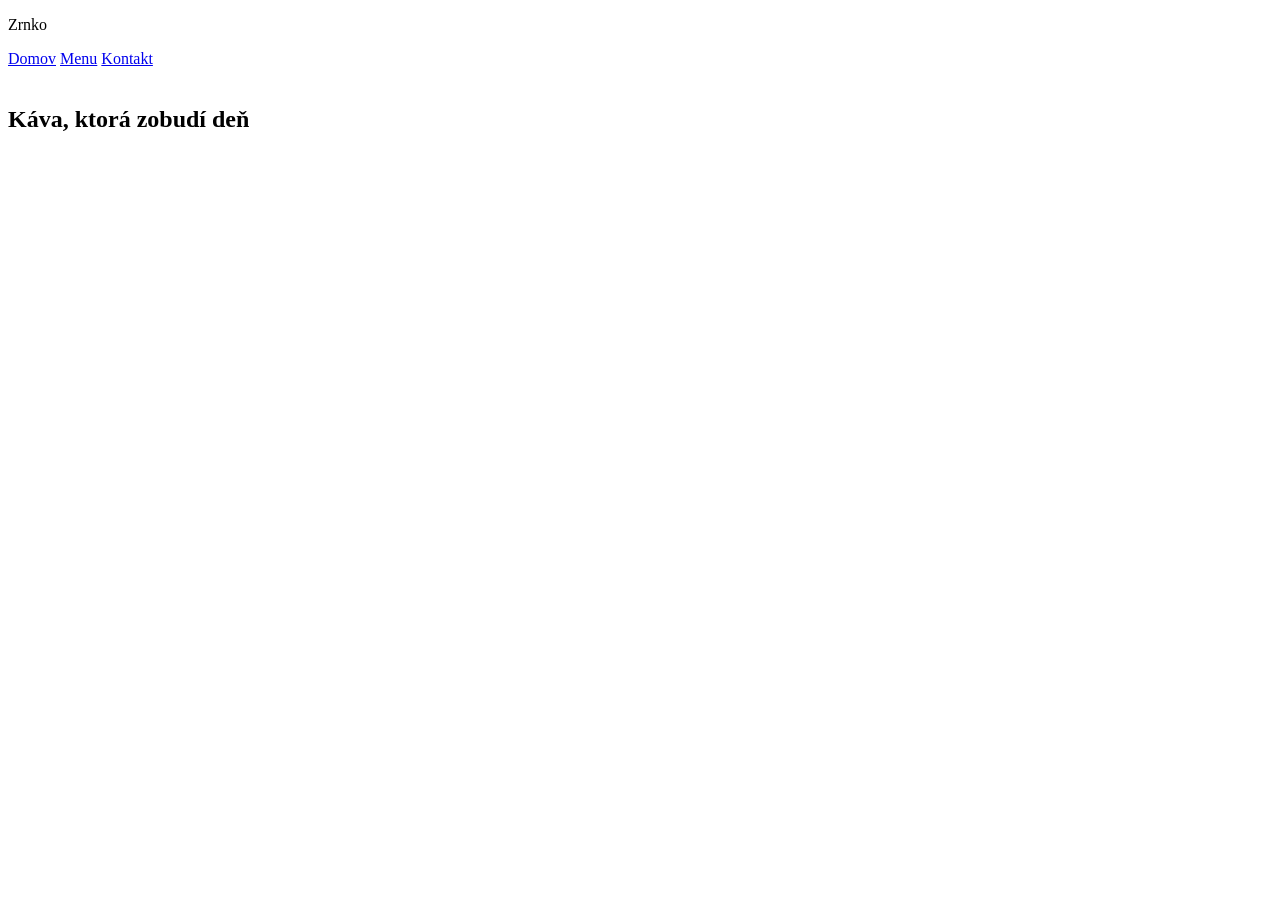
==== index.html @ 443855b9 "index" ====
<!DOCTYPE html>
<html lang="en">
<head>
    <meta charset="UTF-8">
    <meta name="viewport" content="width=device-width, initial-scale=1.0">
    <title>Document</title>
    <link rel="stylesheet" href="assets/css/style.css">
    <link rel="stylesheet" href="assets/images/cappuccino.jpg">
    <link rel="stylesheet" href="assets/images/espresso.jpg">
    <link rel="stylesheet" href="assets/images/filter-kava.jpg">
    <link rel="stylesheet" href="assets/images/kava-uvod.jpg">
    <link rel="stylesheet" href="assets/images/kolac.jpg">
</head>
<body>
    <header>
        <section class="header">
            <p>Zrnko</p>
        </section>

        <section class="header_odkazy">
            <nav>
                <a href="http://"> Domov</a> 
                <a href="http://"> Menu</a>                            
                <a href="http://"> Kontakt</a>
            </nav>
        </section>
    </header>
   <main>
    <section class="hero">
        <img src="" alt="">
        <h1> Káva, ktorá zobudí deň</h1>
    </section>










   </main> 
    
</body>
</html>
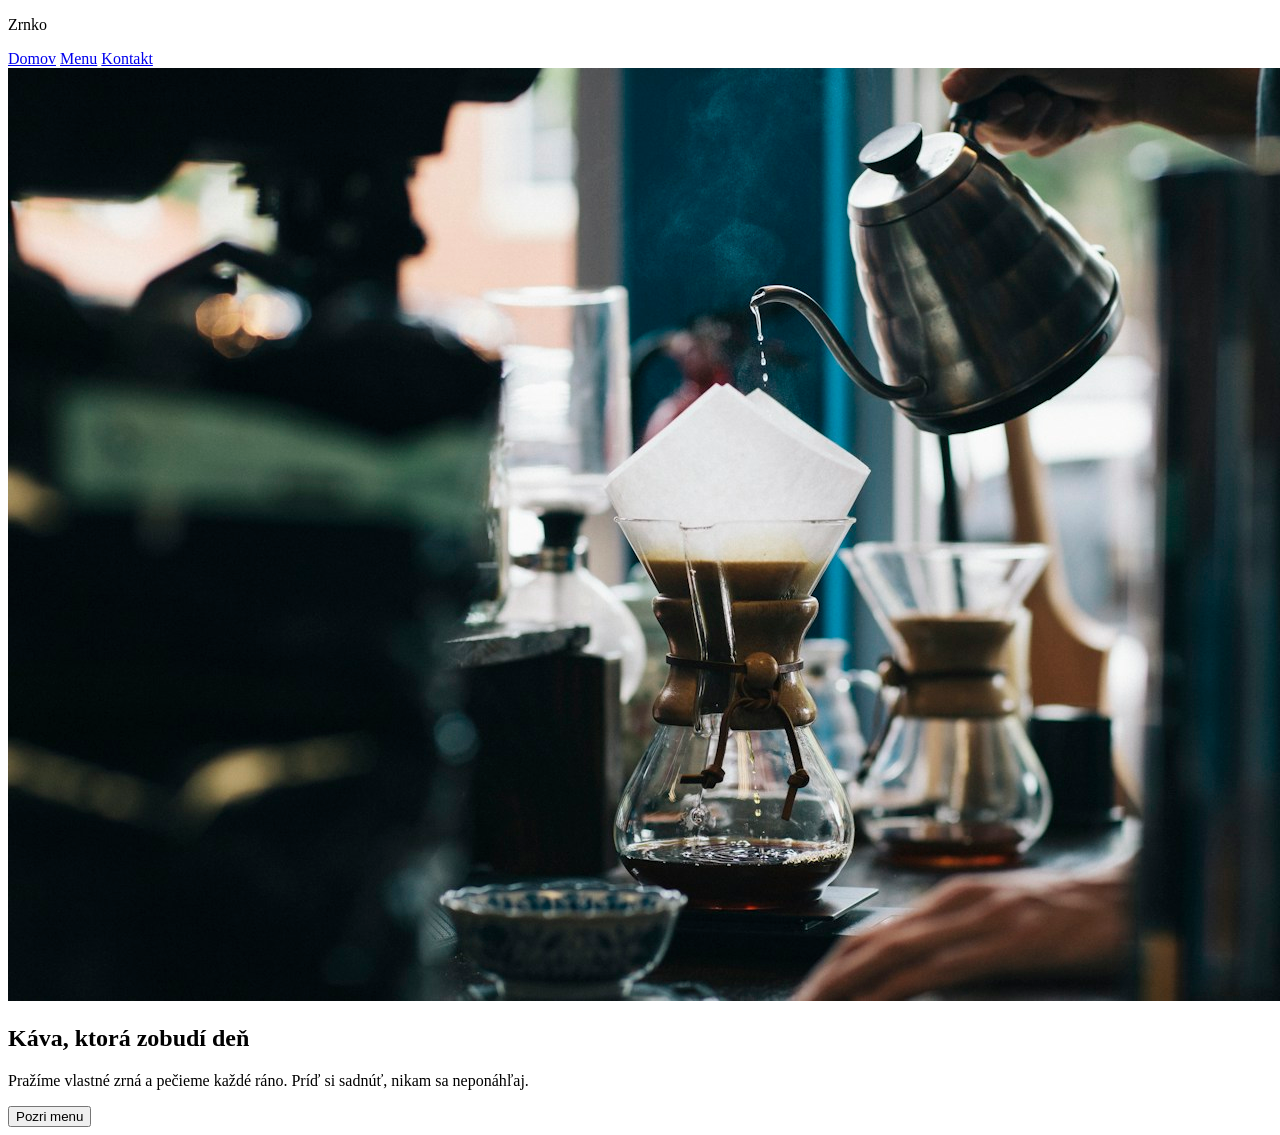
==== commit c08dabf9: "uvod" ====
--- a/index.html
+++ b/index.html
@@ -1,16 +1,18 @@
 <!DOCTYPE html>
 <html lang="en">
+
 <head>
     <meta charset="UTF-8">
     <meta name="viewport" content="width=device-width, initial-scale=1.0">
     <title>Document</title>
-    <link rel="stylesheet" href="assets/css/style.css">
-    <link rel="stylesheet" href="assets/images/cappuccino.jpg">
-    <link rel="stylesheet" href="assets/images/espresso.jpg">
-    <link rel="stylesheet" href="assets/images/filter-kava.jpg">
-    <link rel="stylesheet" href="assets/images/kava-uvod.jpg">
-    <link rel="stylesheet" href="assets/images/kolac.jpg">
+    <link rel="stylesheet" href="coffe/starter/assets/css/style.css">
+    <link rel="stylesheet" href="coffe/starter/assets/images/cappuccino.jpg">
+    <link rel="stylesheet" href="coffe/starter/assets/images/espresso.jpg">
+    <link rel="stylesheet" href="coffe/starter/assets/images/filter-kava.jpg">
+    <link rel="stylesheet" href="coffe/starter/assets/images/kava-uvod.jpg">
+    <link rel="stylesheet" href="coffe/starter/assets/images/kolac.jpg">
 </head>
+
 <body>
     <header>
         <section class="header">
@@ -19,17 +21,20 @@
 
         <section class="header_odkazy">
             <nav>
-                <a href="http://"> Domov</a> 
-                <a href="http://"> Menu</a>                            
+                <a href="http://"> Domov</a>
+                <a href="http://"> Menu</a>
                 <a href="http://"> Kontakt</a>
             </nav>
         </section>
     </header>
-   <main>
-    <section class="hero">
-        <img src="" alt="">
-        <h1> Káva, ktorá zobudí deň</h1>
-    </section>
+    <main>
+        <section class="hero">
+            <img src="coffe/starter/assets/images/kava-uvod.jpg" alt="Úvod">
+            <h1> Káva, ktorá zobudí deň</h1>
+            <p>Pražíme vlastné zrná a pečieme každé ráno. Príď si sadnúť, nikam sa neponáhľaj.
+            </p>
+            <button>Pozri menu</button>
+        </section>
 
 
 
@@ -40,7 +45,8 @@
 
 
 
-   </main> 
-    
+    </main>
+
 </body>
+
 </html>
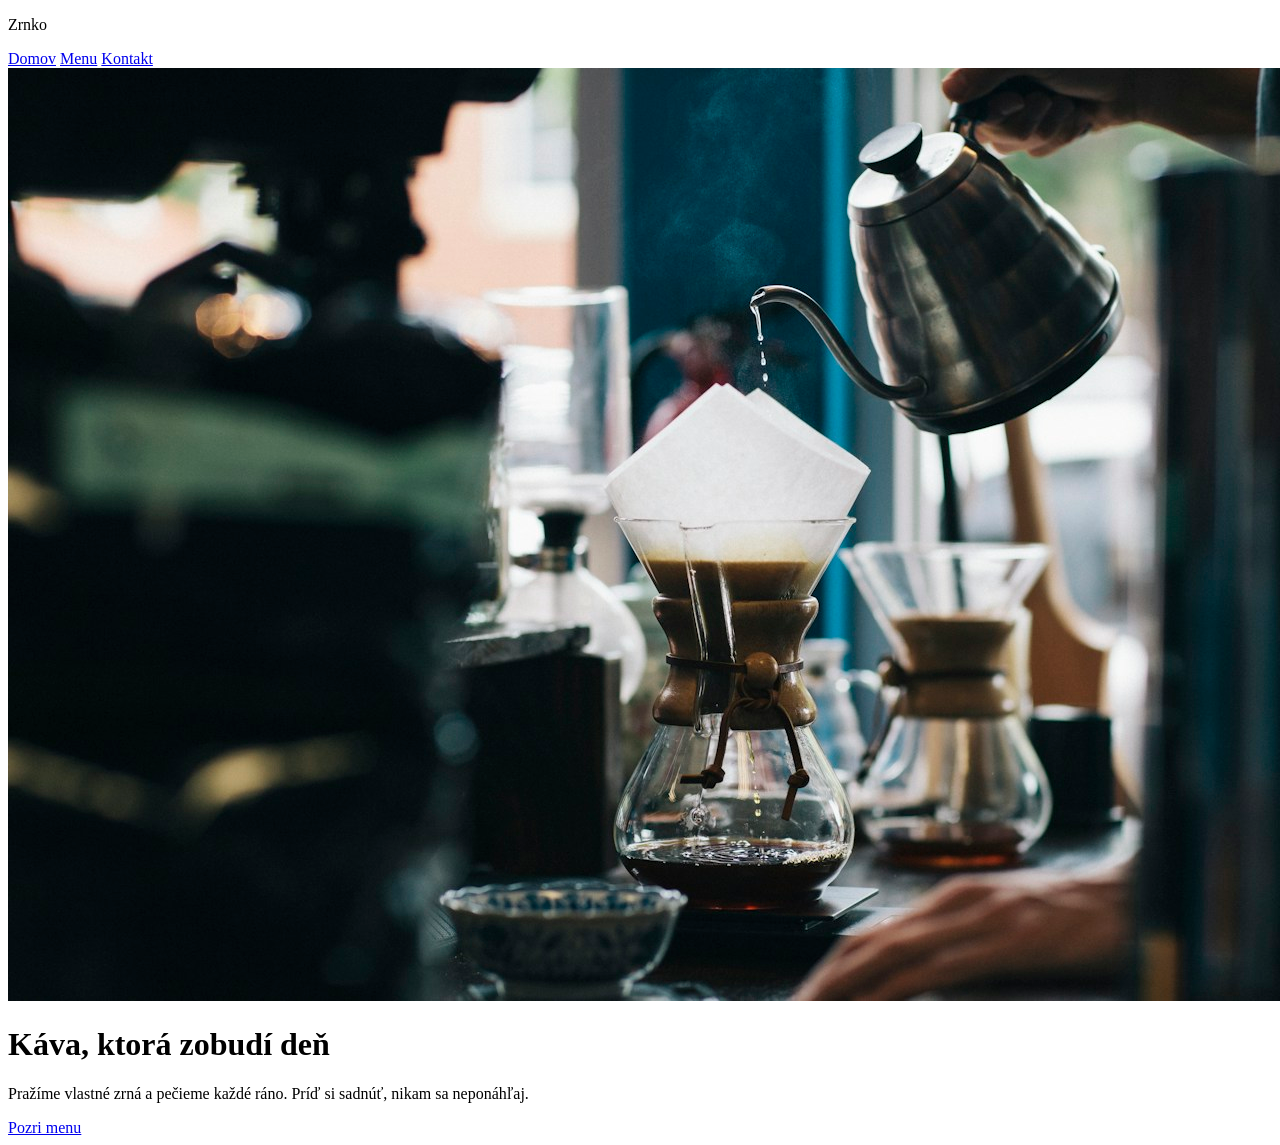
==== commit b8c6d742: "uvod" ====
--- a/index.html
+++ b/index.html
@@ -28,20 +28,19 @@
         </section>
     </header>
     <main>
-        <section class="hero">
-            <img src="coffe/starter/assets/images/kava-uvod.jpg" alt="Úvod">
-            <h1> Káva, ktorá zobudí deň</h1>
-            <p>Pražíme vlastné zrná a pečieme každé ráno. Príď si sadnúť, nikam sa neponáhľaj.
-            </p>
-            <button>Pozri menu</button>
-        </section>
+        <img src="coffe/starter/assets/images/kava-uvod.jpg" alt="obrazok">
+        <div class="hero__content">
+                <h1 class="hero__title">Káva, ktorá zobudí deň</h1>
 
+                <p class="hero__text">
+                    Pražíme vlastné zrná a pečieme každé ráno.
+                    Príď si sadnúť, nikam sa neponáhľaj.
+                </p>
 
-
-
-
-
-
+                <a href="#menu" class="hero__button">
+                    Pozri menu
+                </a>
+        </div>
 
 
 
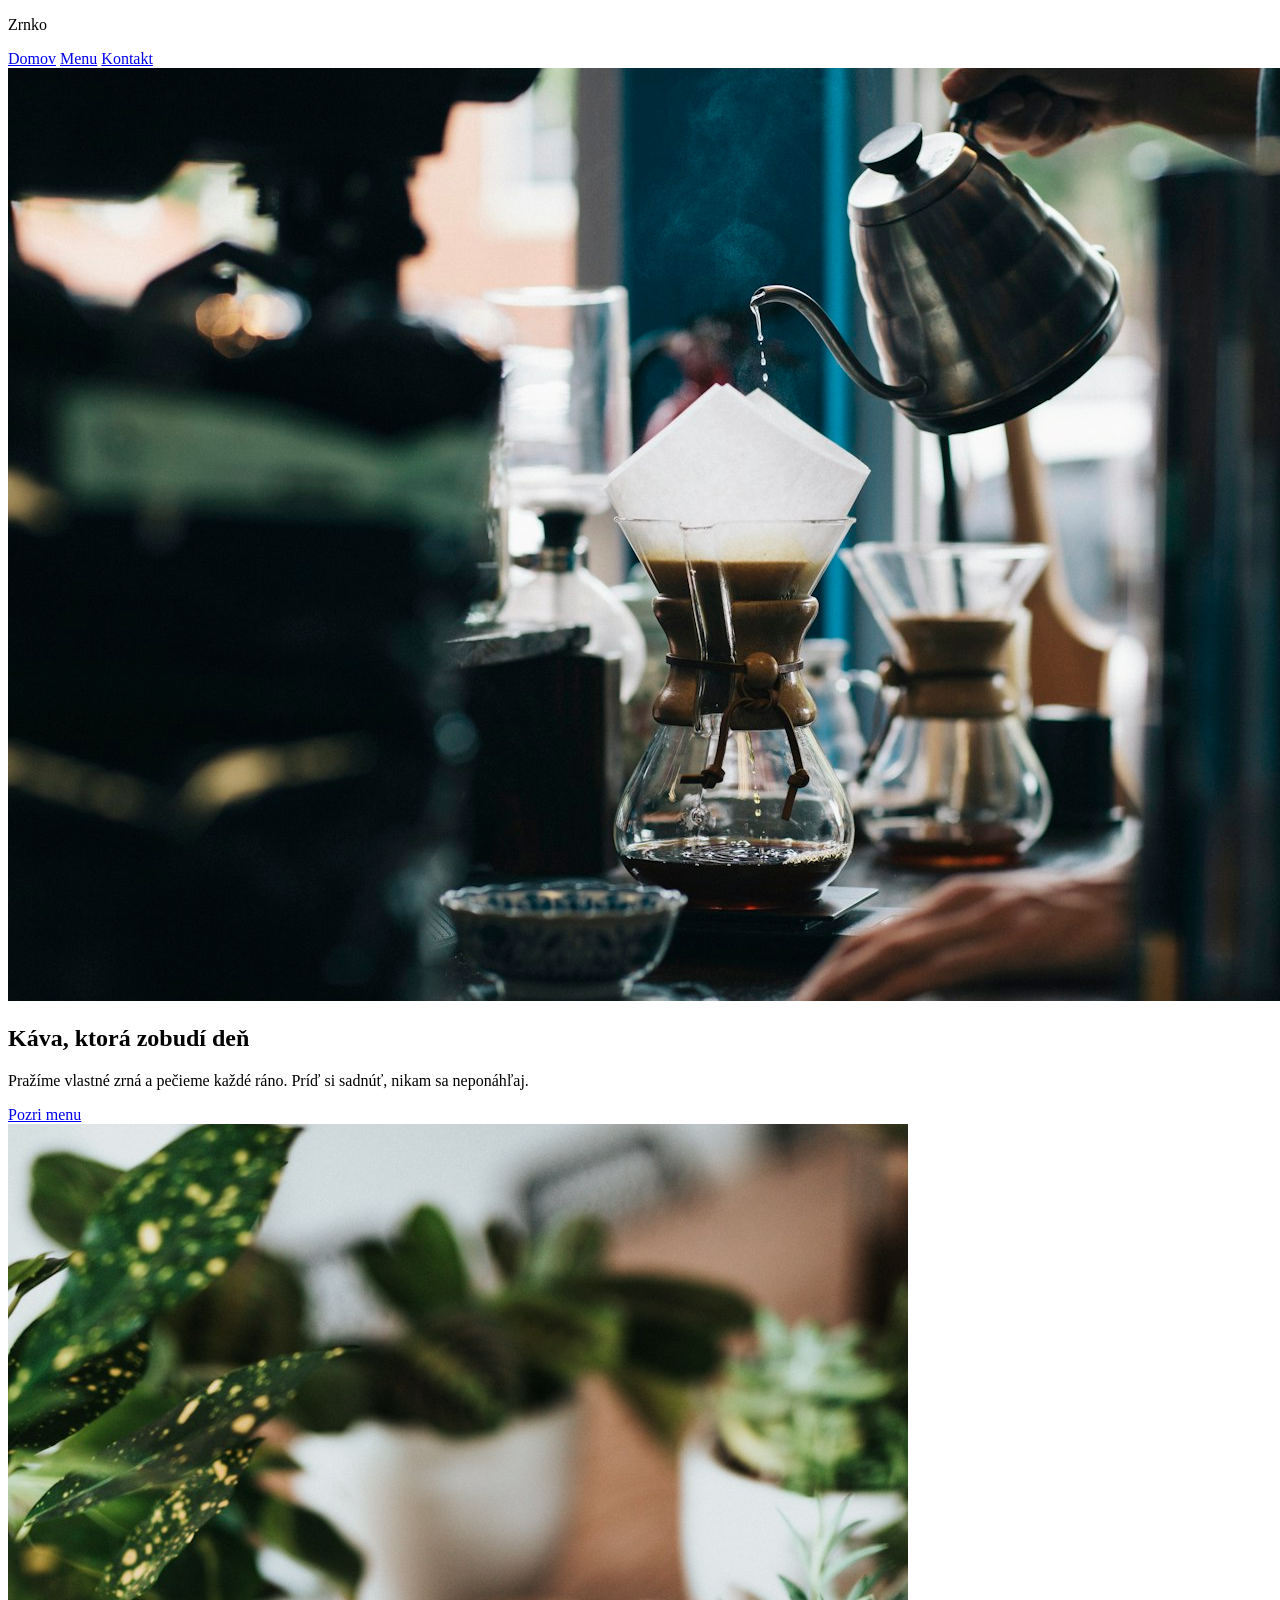
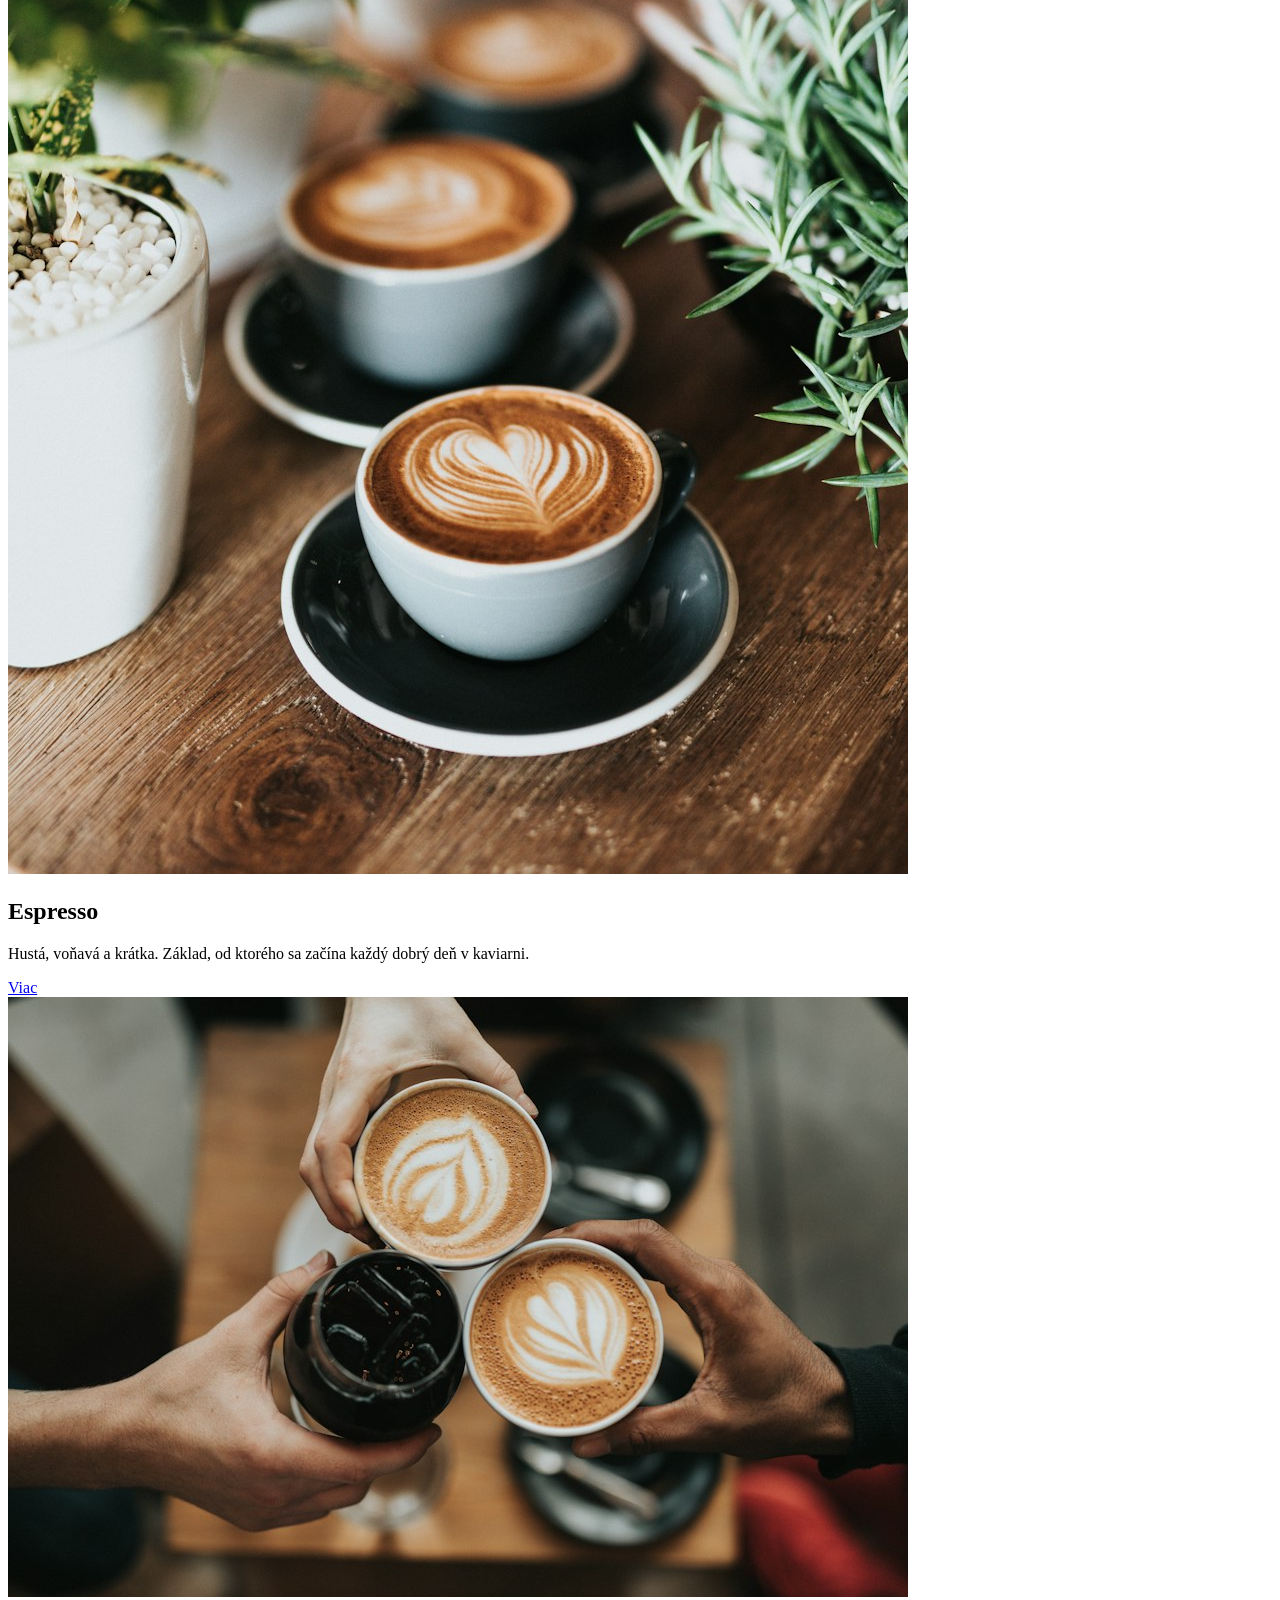
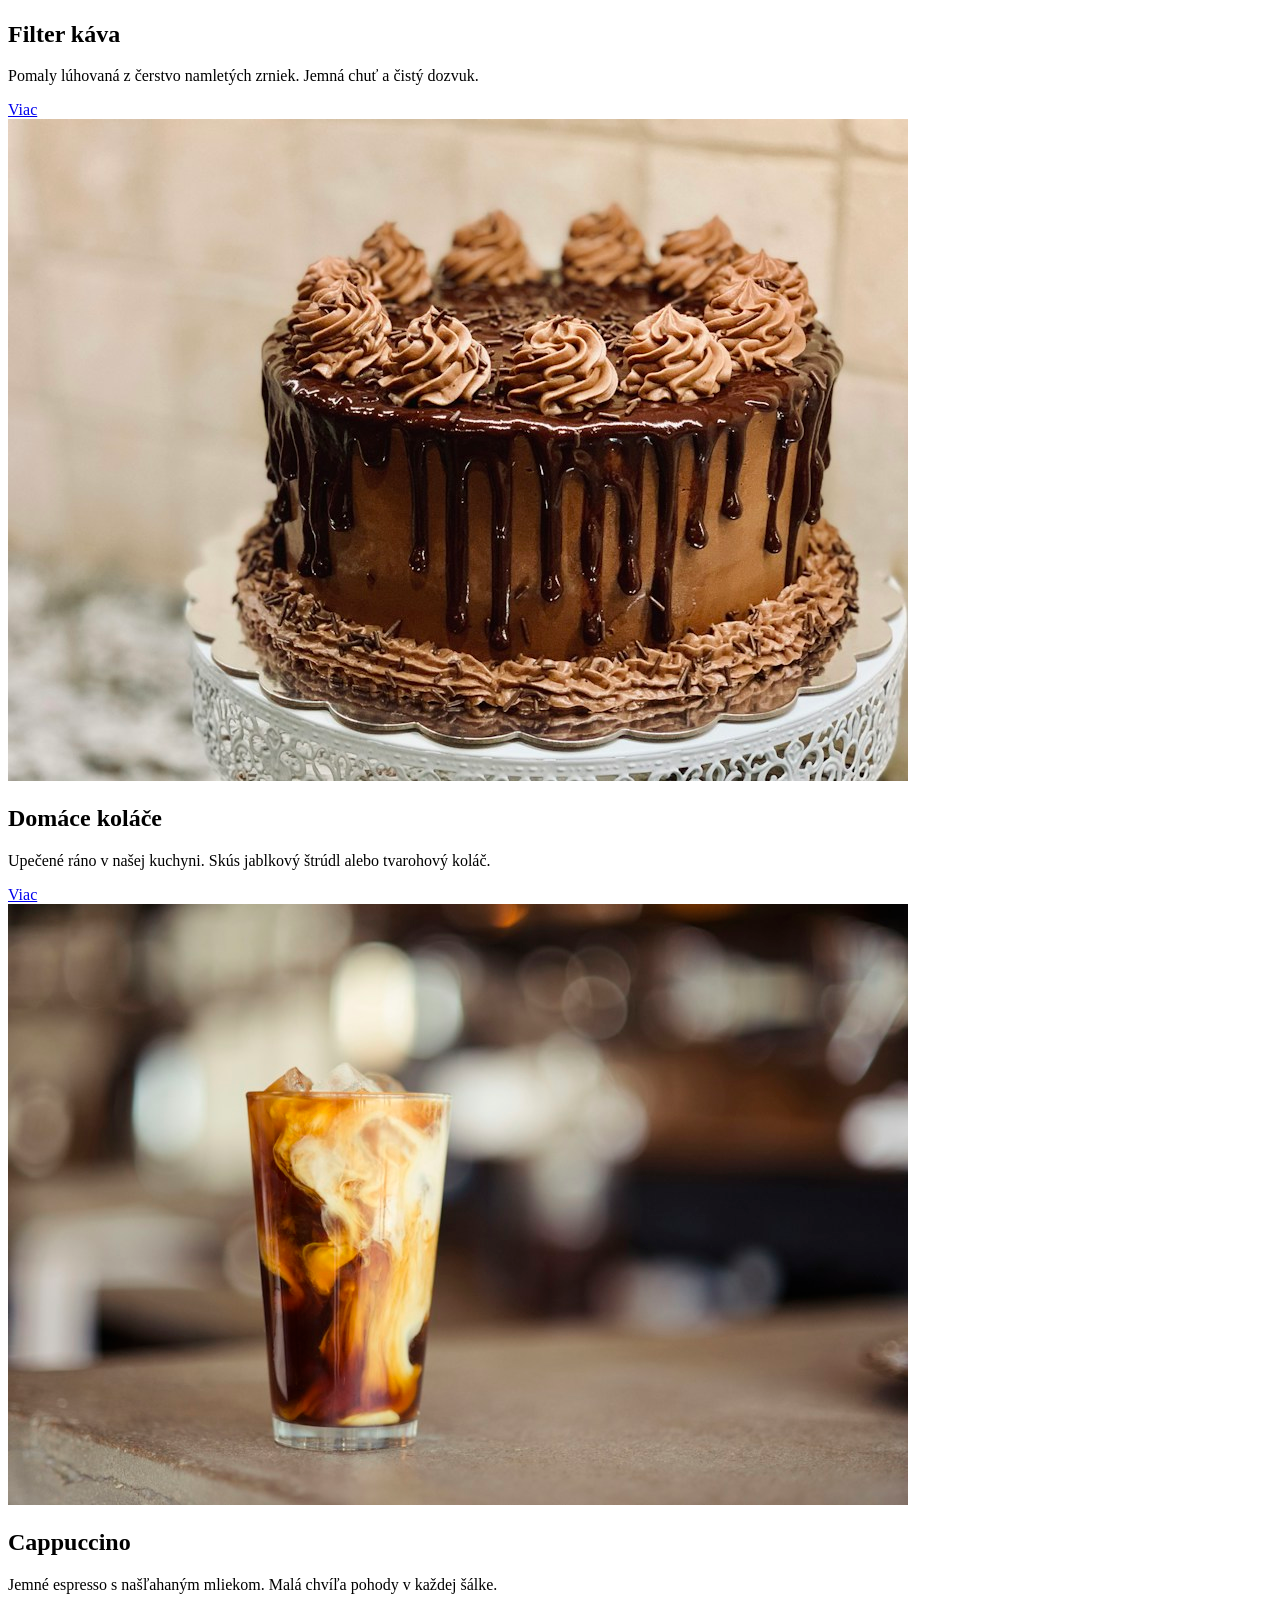
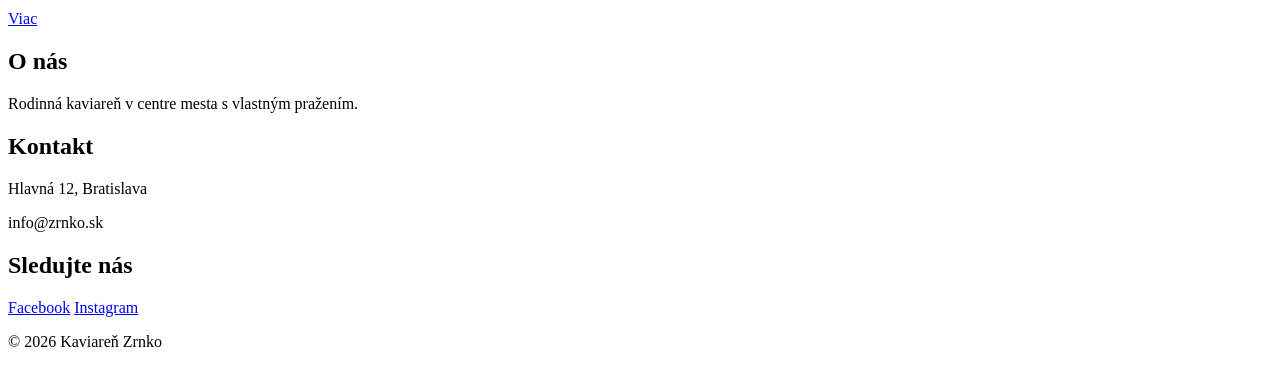
==== commit fa9d11cf: "html" ====
--- a/index.html
+++ b/index.html
@@ -28,23 +28,128 @@
         </section>
     </header>
     <main>
-        <img src="coffe/starter/assets/images/kava-uvod.jpg" alt="obrazok">
-        <div class="hero__content">
-                <h1 class="hero__title">Káva, ktorá zobudí deň</h1>
+        <section class="hero" id="domov">
+            <img src="coffe/starter/assets/images/kava-uvod.jpg" alt="obrazok">
+            <div class="hero__content">
+                    <h1 class="hero__title">Káva, ktorá zobudí deň</h1>
 
-                <p class="hero__text">
-                    Pražíme vlastné zrná a pečieme každé ráno.
-                    Príď si sadnúť, nikam sa neponáhľaj.
+                    <p class="hero__text">
+                        Pražíme vlastné zrná a pečieme každé ráno.
+                        Príď si sadnúť, nikam sa neponáhľaj.
+                    </p>
+
+                    <a href="#menu" class="hero__button">
+                        Pozri menu
+                    </a>
+            </div>
+        </section>
+
+        <section class="menu" id="menu">
+
+            <article class="menu__card">
+                <img src="coffe/starter/assets/images/espresso.jpg" alt="espresso">
+
+                <div class="menu__content">
+                    <h2 class="menu__title">Espresso</h2>
+
+                    <p class="menu__text">
+                        Hustá, voňavá a krátka. Základ,
+                        od ktorého sa začína každý dobrý deň v kaviarni.
+                    </p>
+
+                    <a href="#kontakt" class="menu__button">Viac</a>
+                </div>
+            </article>
+
+            <article class="menu__card">
+                <img src="coffe/starter/assets/images/filter-kava.jpg" alt="filter-kava">
+                
+
+                <div class="menu__content">
+                    <h2 class="menu__title">Filter káva</h2>
+
+                    <p class="menu__text">
+                        Pomaly lúhovaná z čerstvo namletých zrniek.
+                        Jemná chuť a čistý dozvuk.
+                    </p>
+
+                    <a href="#kontakt" class="menu__button">Viac</a>
+                </div>
+            </article>
+
+            <article class="menu__card">
+                <img src="coffe/starter/assets/images/kolac.jpg" alt="domace-kolace">
+
+                <div class="menu__content">
+                    <h2 class="menu__title">Domáce koláče</h2>
+
+                    <p class="menu__text">
+                        Upečené ráno v našej kuchyni.
+                        Skús jablkový štrúdl alebo tvarohový koláč.
+                    </p>
+
+                    <a href="#kontakt" class="menu__button">Viac</a>
+                </div>
+            </article>
+            <article class="menu__card">
+                <img src="coffe/starter/assets/images/cappuccino.jpg" alt="cappuccino">
+
+                <div class="menu__content">
+                    <h2 class="menu__title">Cappuccino</h2>
+
+                    <p class="menu__text">
+                        Jemné espresso s našľahaným mliekom.
+                        Malá chvíľa pohody v každej šálke.
+                    </p>
+
+                    <a href="#kontakt" class="menu__button">Viac</a>
+                </div>
+            </article>
+
+        </section>
+            
+    </main>
+<footer class="footer" id="kontakt">
+    <div class="footer__content">
+
+            <section class="footer__section">
+                <h2 class="footer__title">O nás</h2>
+
+                <p class="footer__text">
+                    Rodinná kaviareň v centre mesta
+                    s vlastným pražením.
+                </p>
+            </section>
+
+            <section class="footer__section">
+                <h2 class="footer__title">Kontakt</h2>
+
+                <p class="footer__text">
+                    Hlavná 12, Bratislava
                 </p>
 
-                <a href="#menu" class="hero__button">
-                    Pozri menu
-                </a>
+                <p class="footer__text">
+                    info@zrnko.sk
+                </p>
+            </section>
+
+            <section class="footer__section">
+                <h2 class="footer__title">Sledujte nás</h2>
+
+                <div class="footer__socials">
+                    <a href="https://www.facebook.com/"
+                       class="footer__link">Facebook</a>
+
+                    <a href="https://www.instagram.com/"
+                       class="footer__link">Instagram</a>
+                </div>
+            </section>
+
         </div>
-
-
-
-    </main>
+        <div class="footer__bottom">
+                    <p>© 2026 Kaviareň Zrnko</p>
+        </div>
+</footer>
 
 </body>
 
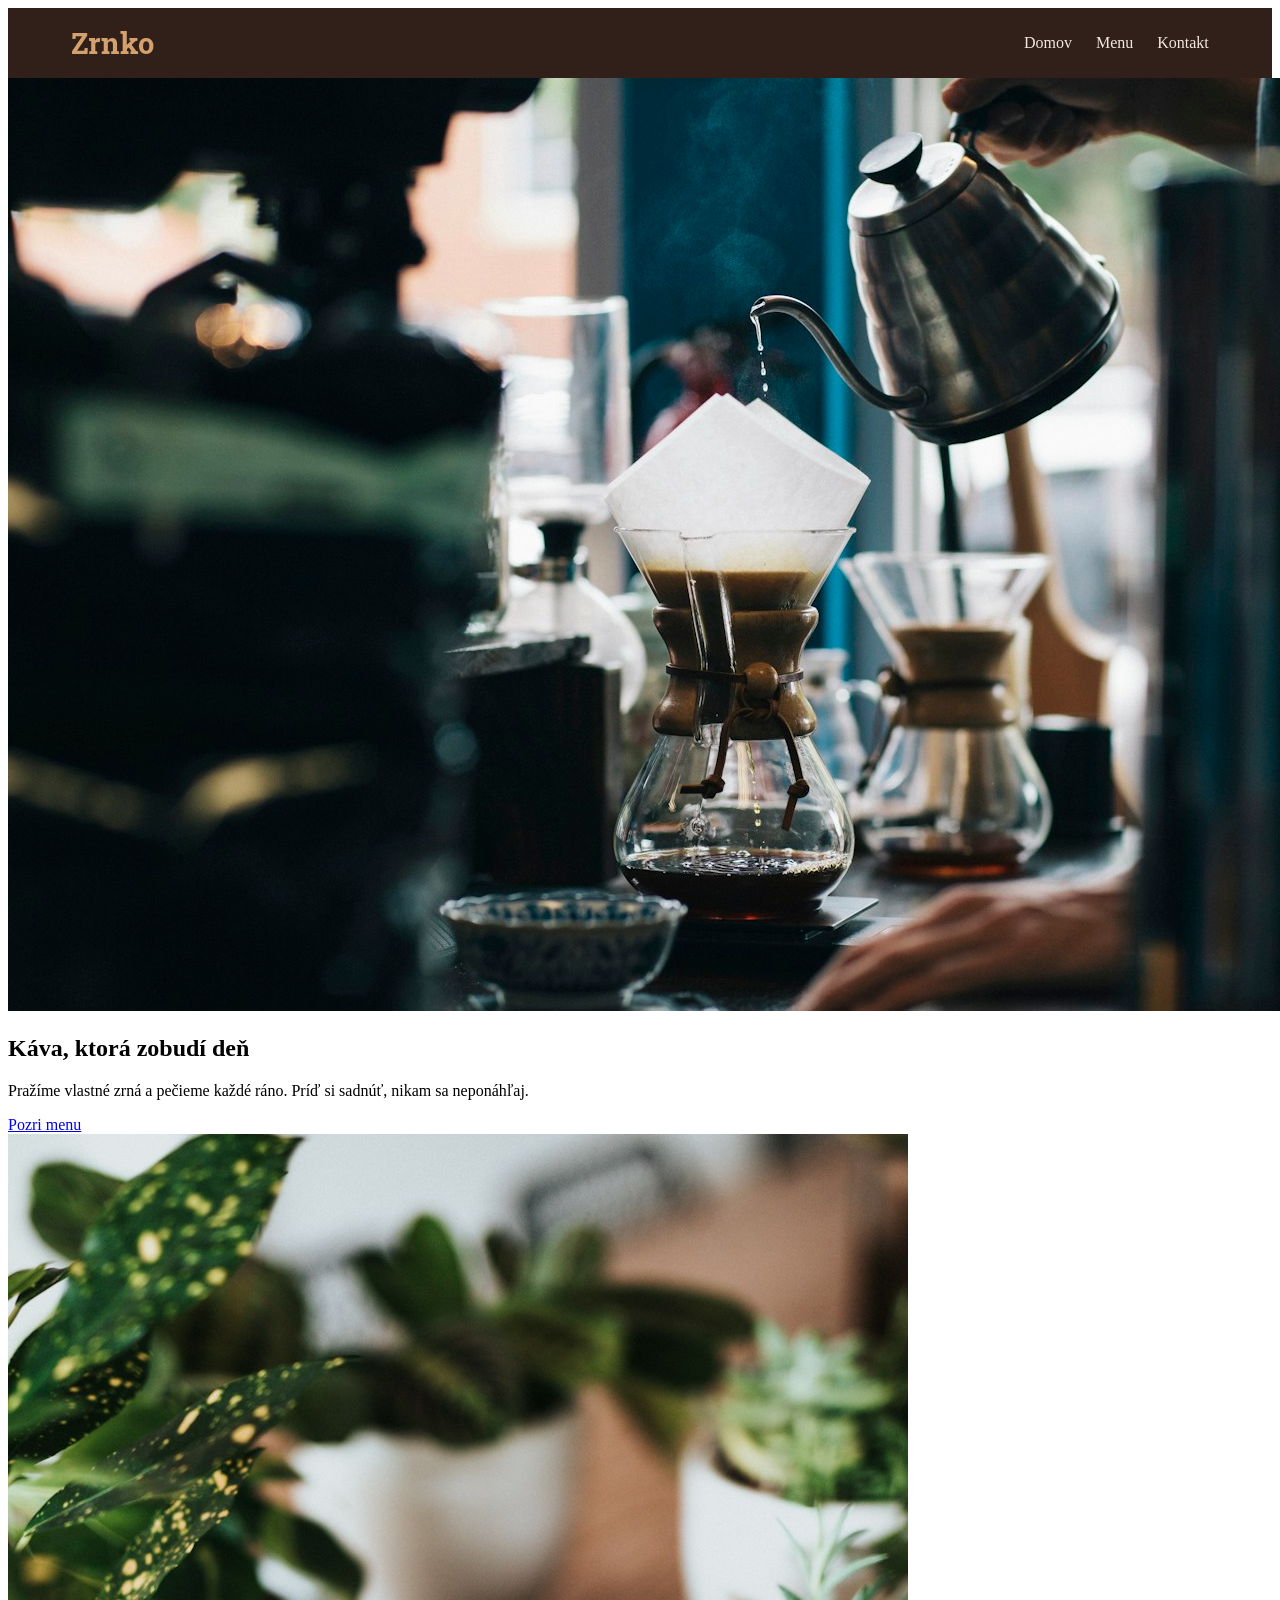
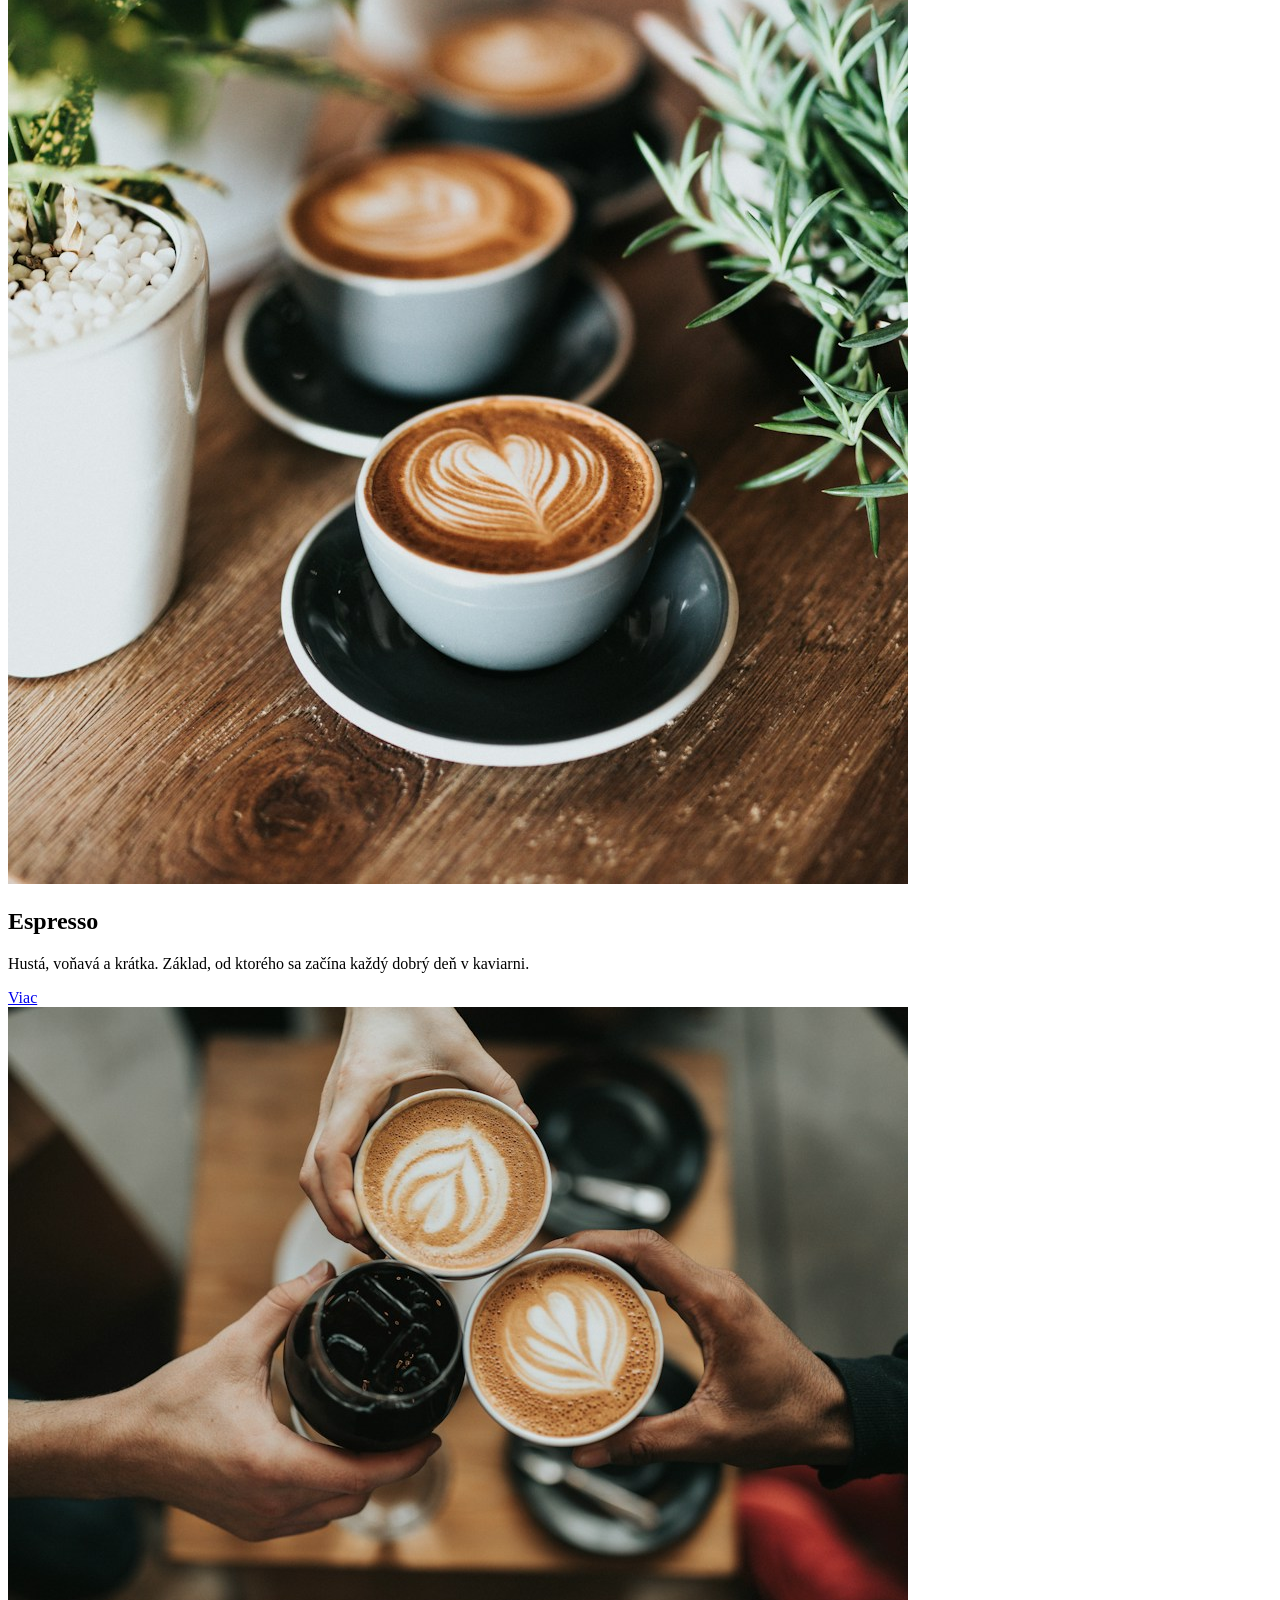
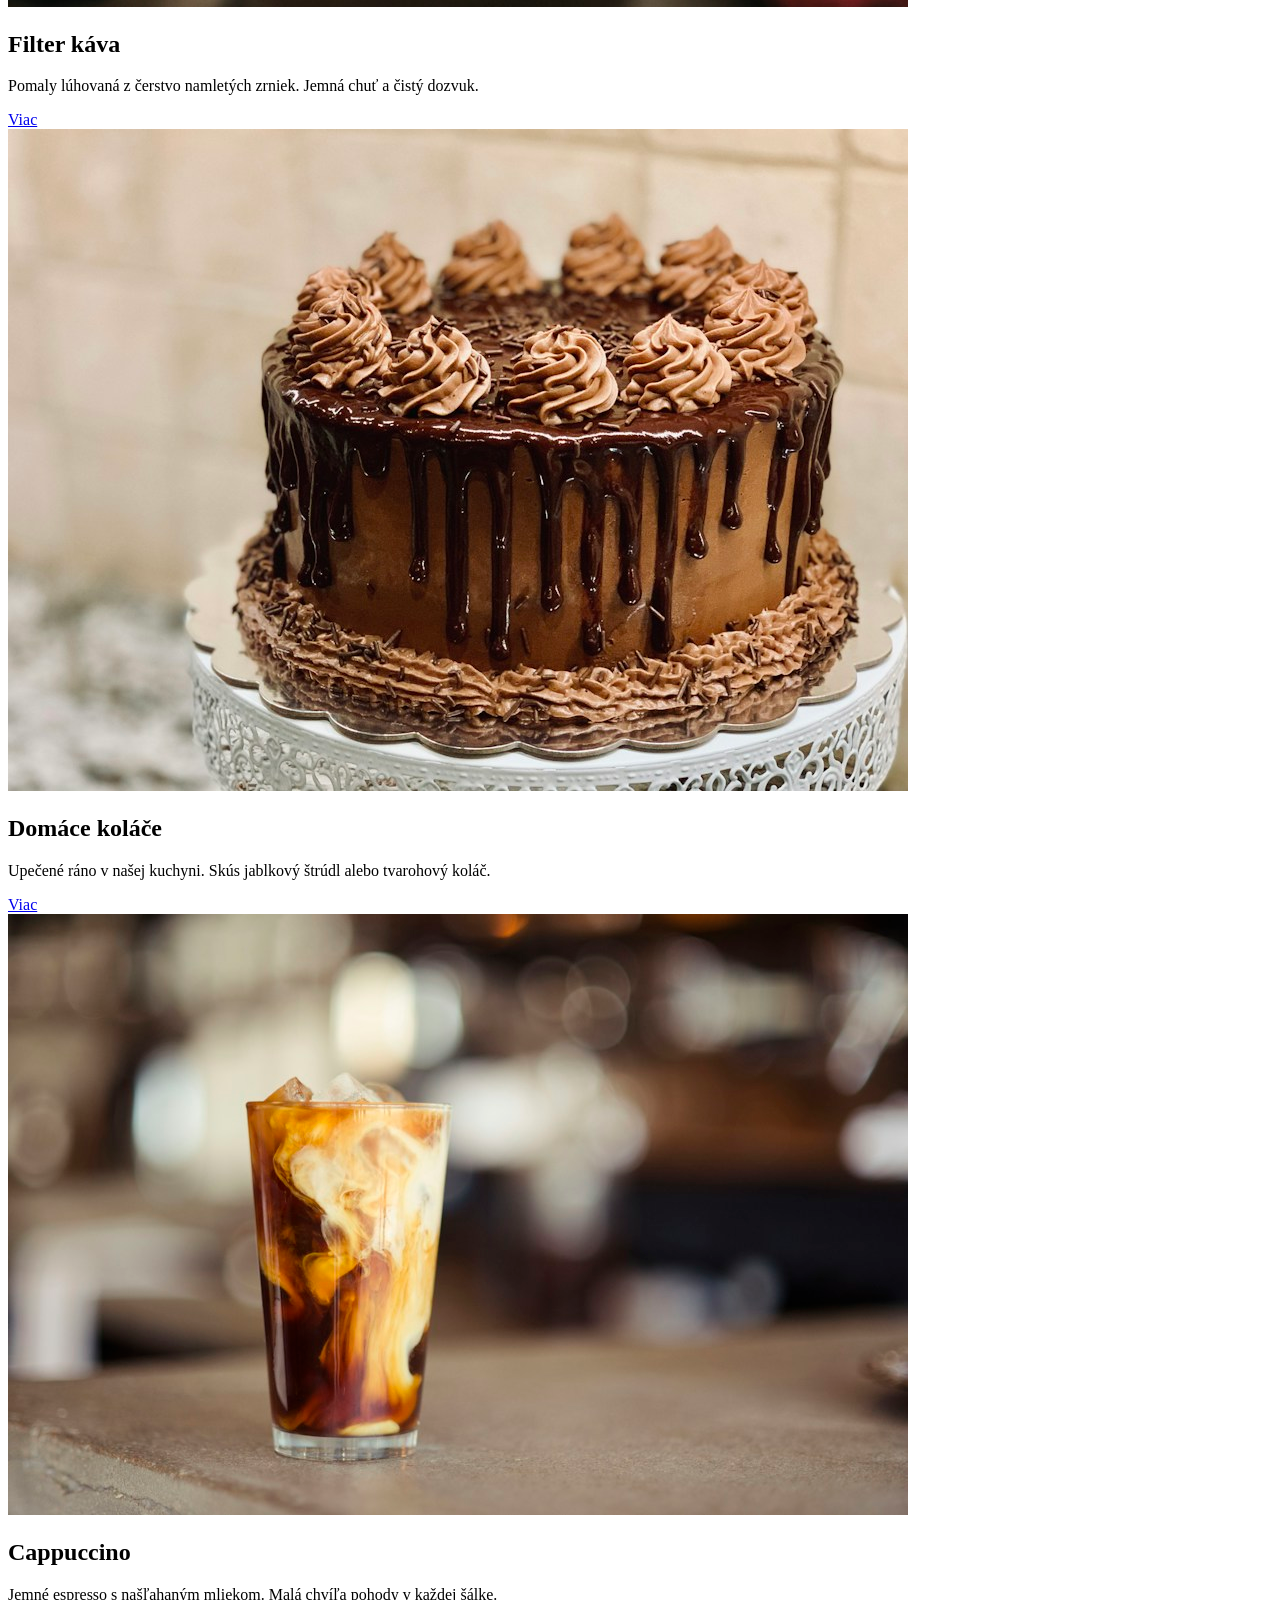
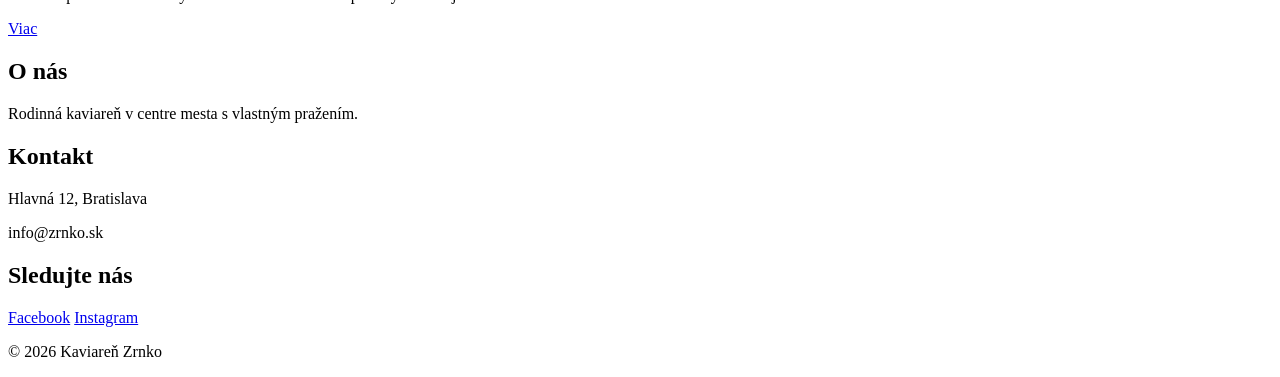
==== commit 961c136a: "hlavicka css" ====
--- a/index.html
+++ b/index.html
@@ -15,33 +15,40 @@
 
 <body>
     <header>
-        <section class="header">
+        <section class="header_logo">
             <p>Zrnko</p>
         </section>
 
         <section class="header_odkazy">
-            <nav>
-                <a href="http://"> Domov</a>
-                <a href="http://"> Menu</a>
-                <a href="http://"> Kontakt</a>
+            <nav class="header_nav">
+                <a class="header_link" href="#domov">Domov</a>
+                <a class="header_link" href="#menu">Menu</a>
+                <a class="header_link" href="#kontakt">Kontakt</a>
             </nav>
         </section>
     </header>
     <main>
-        <section class="hero" id="domov">
-            <img src="coffe/starter/assets/images/kava-uvod.jpg" alt="obrazok">
+       <section class="hero" id="domov">
+
+            <img src="coffe/starter/assets/images/kava-uvod.jpg" alt="Príprava kávy" class="hero__image">
+
             <div class="hero__content">
-                    <h1 class="hero__title">Káva, ktorá zobudí deň</h1>
 
-                    <p class="hero__text">
-                        Pražíme vlastné zrná a pečieme každé ráno.
-                        Príď si sadnúť, nikam sa neponáhľaj.
-                    </p>
+                <h1 class="hero__title">
+                    Káva, ktorá zobudí deň
+                </h1>
 
-                    <a href="#menu" class="hero__button">
-                        Pozri menu
-                    </a>
+                <p class="hero__text">
+                    Pražíme vlastné zrná a pečieme každé ráno.
+                    Príď si sadnúť, nikam sa neponáhľaj.
+                </p>
+
+                <a href="#menu" class="hero__button">
+                    Pozri menu
+                </a>
+
             </div>
+
         </section>
 
         <section class="menu" id="menu">
--- a/coffe/starter/assets/css/style.css
+++ b/coffe/starter/assets/css/style.css
@@ -0,0 +1,62 @@
+/* GOOGLE FONTS */
+@import url('https://fonts.googleapis.com/css2?family=DM+Sans:wght@400;500;600;700&family=Roboto+Slab:wght@600;700;800&display=swap');
+
+
+/* CSS PREMENNE */
+:root {
+    --tmava: #21140f;
+    --hneda: #302019;
+    --svetlohneda: #382820;
+    --zlata: #d4a16e;
+    --biela: #f3e9df;
+    --seda: #b9aaa0;
+
+    --font-text: 'DM Sans', sans-serif;
+    --font-nadpis: 'Roboto Slab', serif;
+}
+header {
+    background-color: var(--hneda);
+    padding: 1rem;
+    display: flex;
+    flex-direction: column;
+    align-items: center;
+    gap: 0.5rem;
+}
+
+.header_logo {
+    color: var(--zlata);
+    font-family: var(--font-nadpis);
+    font-size: 1.8rem;
+    font-weight: 700;
+}
+
+.header_logo p {
+    margin: 0;
+}
+
+.header_nav {
+    display: flex;
+    flex-direction: row;
+    justify-content: center;
+    gap: 1.5rem;
+}
+
+.header_link {
+    color: var(--biela);
+    text-decoration: none;
+}
+
+.header_link:hover {
+    color: var(--zlata);
+}
+
+/* DESKTOP */
+
+@media (min-width: 900px) {
+    header {
+        flex-direction: row;
+        justify-content: space-between;
+        padding: 1rem 5%;
+    }
+}
+
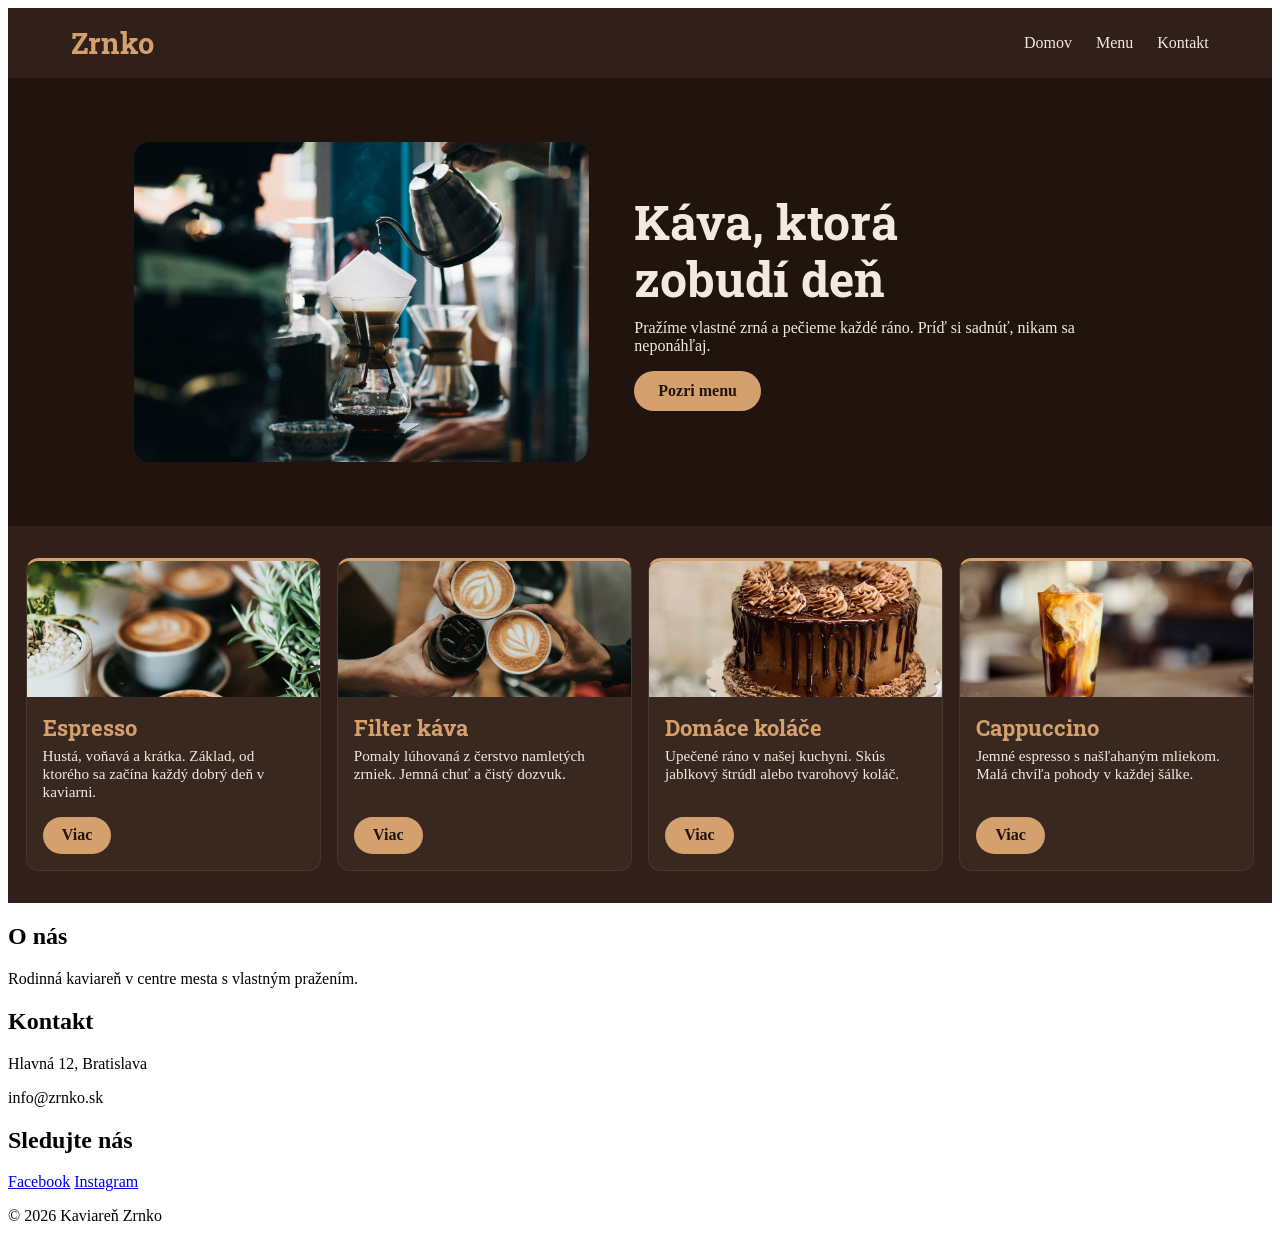
==== commit f733e3b2: "main" ====
--- a/index.html
+++ b/index.html
@@ -14,6 +14,7 @@
 </head>
 
 <body>
+        <!-- Hlavicka -->
     <header>
         <section class="header_logo">
             <p>Zrnko</p>
@@ -27,88 +28,74 @@
             </nav>
         </section>
     </header>
+        <!-- main uvod -->
     <main>
-       <section class="hero" id="domov">
+        <section class="hero" id="domov">
 
             <img src="coffe/starter/assets/images/kava-uvod.jpg" alt="Príprava kávy" class="hero__image">
 
             <div class="hero__content">
-
-                <h1 class="hero__title">
-                    Káva, ktorá zobudí deň
-                </h1>
-
+                <h1 class="hero__title">Káva, ktorá <br> zobudí deň</h1>
                 <p class="hero__text">
                     Pražíme vlastné zrná a pečieme každé ráno.
                     Príď si sadnúť, nikam sa neponáhľaj.
                 </p>
-
-                <a href="#menu" class="hero__button">
-                    Pozri menu
-                </a>
-
+                <a href="#menu" class="hero__button">Pozri menu</a>
             </div>
 
         </section>
 
+        <!-- main menu -->
         <section class="menu" id="menu">
 
             <article class="menu__card">
-                <img src="coffe/starter/assets/images/espresso.jpg" alt="espresso">
+                <img src="coffe/starter/assets/images/espresso.jpg"  alt="Espresso" class="menu__image">
 
                 <div class="menu__content">
                     <h2 class="menu__title">Espresso</h2>
-
                     <p class="menu__text">
                         Hustá, voňavá a krátka. Základ,
                         od ktorého sa začína každý dobrý deň v kaviarni.
                     </p>
-
                     <a href="#kontakt" class="menu__button">Viac</a>
                 </div>
             </article>
 
             <article class="menu__card">
-                <img src="coffe/starter/assets/images/filter-kava.jpg" alt="filter-kava">
-                
+                <img src="coffe/starter/assets/images/filter-kava.jpg" alt="Filtrovaná káva" class="menu__image">
 
                 <div class="menu__content">
                     <h2 class="menu__title">Filter káva</h2>
-
                     <p class="menu__text">
                         Pomaly lúhovaná z čerstvo namletých zrniek.
                         Jemná chuť a čistý dozvuk.
                     </p>
-
                     <a href="#kontakt" class="menu__button">Viac</a>
                 </div>
             </article>
 
             <article class="menu__card">
-                <img src="coffe/starter/assets/images/kolac.jpg" alt="domace-kolace">
+                <img src="coffe/starter/assets/images/kolac.jpg" alt="Domáce koláče" class="menu__image">
 
                 <div class="menu__content">
                     <h2 class="menu__title">Domáce koláče</h2>
-
                     <p class="menu__text">
                         Upečené ráno v našej kuchyni.
                         Skús jablkový štrúdl alebo tvarohový koláč.
                     </p>
-
                     <a href="#kontakt" class="menu__button">Viac</a>
                 </div>
             </article>
+
             <article class="menu__card">
-                <img src="coffe/starter/assets/images/cappuccino.jpg" alt="cappuccino">
+                <img src="coffe/starter/assets/images/cappuccino.jpg" alt="Cappuccino" class="menu__image">
 
                 <div class="menu__content">
                     <h2 class="menu__title">Cappuccino</h2>
-
                     <p class="menu__text">
                         Jemné espresso s našľahaným mliekom.
                         Malá chvíľa pohody v každej šálke.
                     </p>
-
                     <a href="#kontakt" class="menu__button">Viac</a>
                 </div>
             </article>
--- a/coffe/starter/assets/css/style.css
+++ b/coffe/starter/assets/css/style.css
@@ -1,8 +1,7 @@
-/* GOOGLE FONTS */
+/* Gooogle Fonts */
 @import url('https://fonts.googleapis.com/css2?family=DM+Sans:wght@400;500;600;700&family=Roboto+Slab:wght@600;700;800&display=swap');
 
-
-/* CSS PREMENNE */
+/* premeny */
 :root {
     --tmava: #21140f;
     --hneda: #302019;
@@ -14,6 +13,8 @@
     --font-text: 'DM Sans', sans-serif;
     --font-nadpis: 'Roboto Slab', serif;
 }
+
+/* header */
 header {
     background-color: var(--hneda);
     padding: 1rem;
@@ -50,8 +51,109 @@
     color: var(--zlata);
 }
 
-/* DESKTOP */
+/* main uvod */
 
+.hero {
+    background-color: var(--tmava);
+    padding: 2rem 1.1rem;
+    display: flex;
+    flex-direction: column;
+    align-items: center;
+    gap: 1.2rem;
+    text-align: center;
+    color: var(--biela);
+}
+.hero__image {
+    width: 100%;
+    height: 12rem;
+    object-fit: cover;
+    border-radius: 1rem;
+}
+.hero__content {
+    max-width: 40rem;
+}
+.hero__title {
+    font-family: var(--font-nadpis);
+    font-size: 2rem;
+    line-height: 1.2;
+    margin: 0 0 0.7rem;
+}
+.hero__text {
+    margin: 0 0 1rem;
+    
+}
+.hero__button {
+    display: inline-block;
+    background-color: var(--zlata);
+    color: var(--tmava);
+    font-weight: 700;
+    padding: 0.7rem 1.5rem;
+    border-radius: 2rem;
+    text-decoration: none;
+}
+.hero__button:hover {
+    background-color: var(--biela);
+}
+
+/* main menu*/
+.menu {
+    background-color: var(--hneda);
+    padding: 2rem 1.1rem;
+    display: grid;
+    grid-template-columns: 1fr;
+    gap: 1rem;
+}
+.menu__card {
+    background-color: var(--svetlohneda);
+    border: 1px solid #49362c;
+    border-top: 3px solid var(--zlata);
+    border-radius: 0.8rem;
+    overflow: hidden;
+    display: flex;
+    flex-direction: column;
+}
+.menu__image {
+    width: 100%;
+    height: 8.5rem;
+    object-fit: cover;
+}
+.menu__content {
+    padding: 1rem;
+    display: flex;
+    flex-direction: column;
+    align-items: flex-start;
+    flex-grow: 1;
+}
+.menu__title {
+    color: var(--zlata);
+    font-family: var(--font-nadpis);
+    font-size: 1.4rem;
+    margin: 0 0 0.3rem;
+}
+.menu__text {
+    color: var(--biela);
+    margin: 0 0 1rem;
+    font-size: 0.95rem;
+}
+.menu__button {
+    display: inline-block;
+    background-color: var(--zlata);
+    color: var(--tmava);
+    font-weight: 700;
+    padding: 0.6rem 1.2rem;
+    border-radius: 2rem;
+    text-decoration: none;
+    margin-top: auto;
+}
+.menu__button:hover {
+    background-color: var(--biela);
+}
+
+
+
+
+
+/* Header*/
 @media (min-width: 900px) {
     header {
         flex-direction: row;
@@ -60,3 +162,37 @@
     }
 }
 
+/* main uvod*/
+@media (min-width: 900px) {
+
+    .hero {
+        display: flex;
+        flex-direction: row;
+        justify-content: center;
+        align-items: center;
+        text-align: left;
+        gap: 4%;
+        padding: 4rem 5%;
+    }
+
+    .hero__image {
+        width: 40%;
+        height: 20rem;
+        object-fit: cover;
+    }
+
+    .hero__content {
+        width: 45%;
+    }
+
+    .hero__title {
+        font-size: 3rem;
+    }
+}
+
+/*main menu*/
+@media (min-width: 900px) {
+    .menu {
+        grid-template-columns: repeat(4, 1fr);
+    }
+}
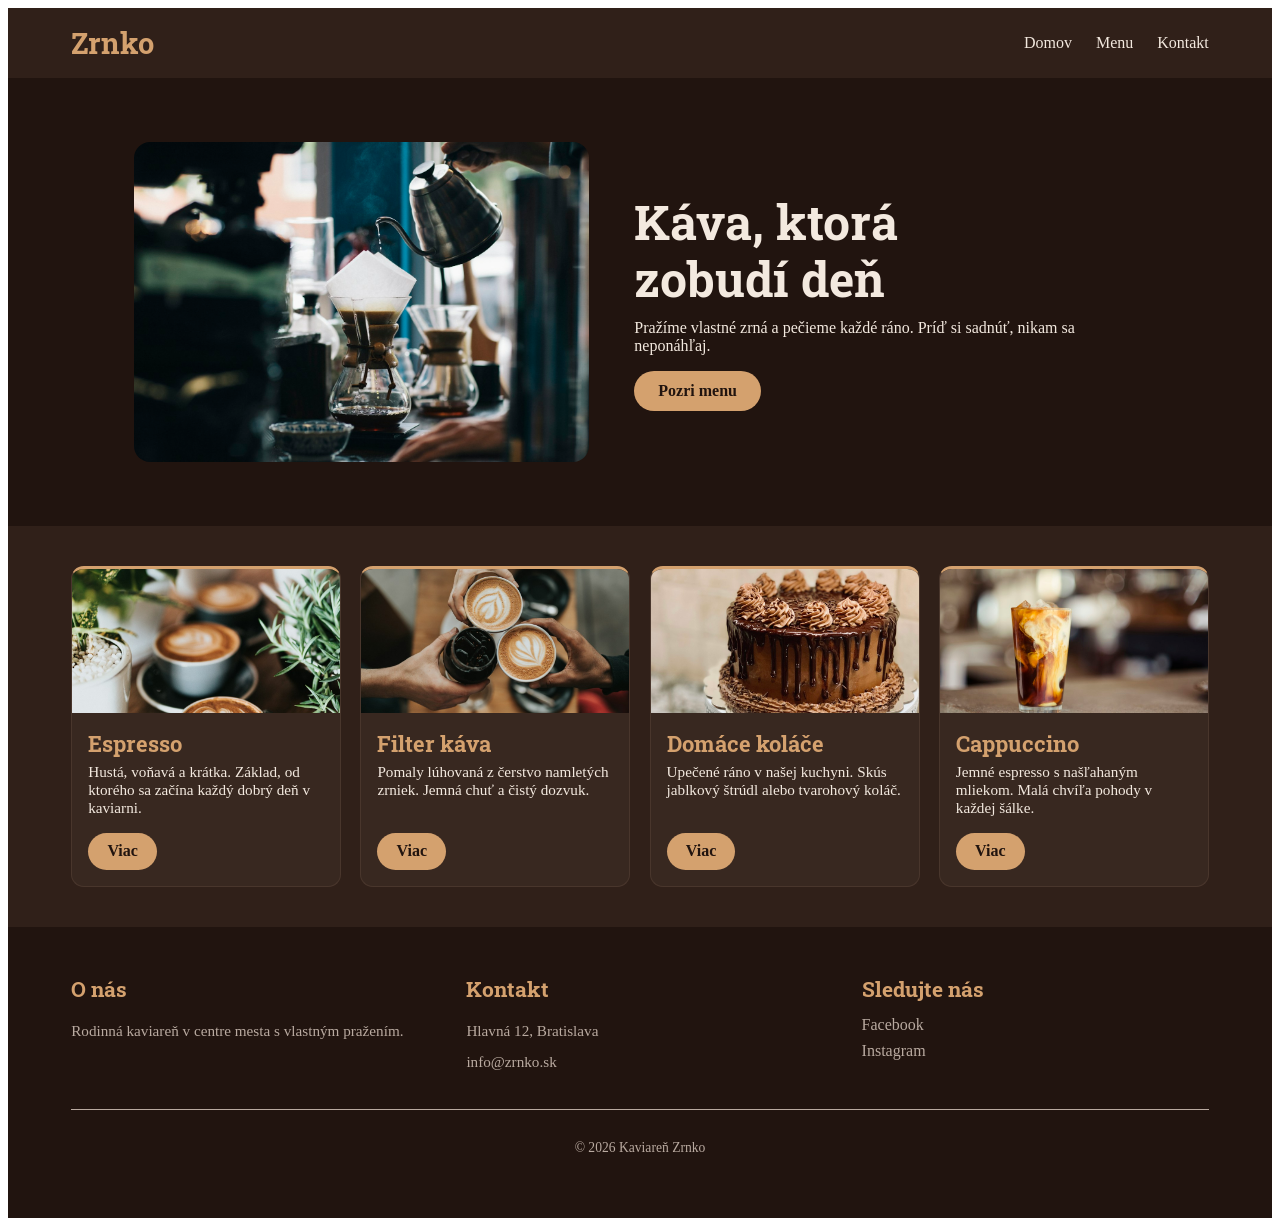
==== commit 8ef294f8: "footer a male detaily" ====
--- a/index.html
+++ b/index.html
@@ -1,30 +1,27 @@
 <!DOCTYPE html>
-<html lang="en">
+<html lang="sk">
 
 <head>
     <meta charset="UTF-8">
     <meta name="viewport" content="width=device-width, initial-scale=1.0">
-    <title>Document</title>
+    <title>Kaviareň Zrnko</title>
+    <link rel="stylesheet" href="coffe/starter/assets/css/normalise.css">
     <link rel="stylesheet" href="coffe/starter/assets/css/style.css">
-    <link rel="stylesheet" href="coffe/starter/assets/images/cappuccino.jpg">
-    <link rel="stylesheet" href="coffe/starter/assets/images/espresso.jpg">
-    <link rel="stylesheet" href="coffe/starter/assets/images/filter-kava.jpg">
-    <link rel="stylesheet" href="coffe/starter/assets/images/kava-uvod.jpg">
-    <link rel="stylesheet" href="coffe/starter/assets/images/kolac.jpg">
+    
 </head>
 
 <body>
         <!-- Hlavicka -->
     <header>
-        <section class="header_logo">
+        <section class="header__logo">
             <p>Zrnko</p>
         </section>
 
-        <section class="header_odkazy">
-            <nav class="header_nav">
-                <a class="header_link" href="#domov">Domov</a>
-                <a class="header_link" href="#menu">Menu</a>
-                <a class="header_link" href="#kontakt">Kontakt</a>
+        <section class="header__odkazy">
+            <nav class="header__nav">
+                <a class="header__link" href="#domov">Domov</a>
+                <a class="header__link" href="#menu">Menu</a>
+                <a class="header__link" href="#kontakt">Kontakt</a>
             </nav>
         </section>
     </header>
@@ -103,47 +100,42 @@
         </section>
             
     </main>
-<footer class="footer" id="kontakt">
-    <div class="footer__content">
+    <footer class="footer" id="kontakt">
+        <div class="footer__content">
 
-            <section class="footer__section">
-                <h2 class="footer__title">O nás</h2>
+                <section class="footer__section">
+                    <h2 class="footer__title">O nás</h2>
+                    <p class="footer__text">
+                        Rodinná kaviareň v centre mesta
+                        s vlastným pražením.
+                    </p>
+                </section>
 
-                <p class="footer__text">
-                    Rodinná kaviareň v centre mesta
-                    s vlastným pražením.
-                </p>
-            </section>
+                <section class="footer__section">
+                    <h2 class="footer__title">Kontakt</h2>
+                    <p class="footer__text">
+                        Hlavná 12, Bratislava
+                    </p>
+                    <p class="footer__text">
+                        info@zrnko.sk
+                    </p>
+                </section>
 
-            <section class="footer__section">
-                <h2 class="footer__title">Kontakt</h2>
-
-                <p class="footer__text">
-                    Hlavná 12, Bratislava
-                </p>
-
-                <p class="footer__text">
-                    info@zrnko.sk
-                </p>
-            </section>
-
-            <section class="footer__section">
-                <h2 class="footer__title">Sledujte nás</h2>
-
-                <div class="footer__socials">
-                    <a href="https://www.facebook.com/"
-                       class="footer__link">Facebook</a>
-
-                    <a href="https://www.instagram.com/"
-                       class="footer__link">Instagram</a>
-                </div>
-            </section>
+                <section class="footer__section">
+                    <h2 class="footer__title">Sledujte nás</h2>
+                    <div class="footer__socials">
+                        <a href="https://www.facebook.com/"
+                        class="footer__link">Facebook</a>
+                        <a href="https://www.instagram.com/"
+                        class="footer__link">Instagram</a>
+                    </div>
+                </section>
 
         </div>
         <div class="footer__bottom">
                     <p>© 2026 Kaviareň Zrnko</p>
         </div>
-</footer>
+    </footer>
 
 </body>
 
--- a/coffe/starter/assets/css/style.css
+++ b/coffe/starter/assets/css/style.css
@@ -24,30 +24,30 @@
     gap: 0.5rem;
 }
 
-.header_logo {
+.header__logo {
     color: var(--zlata);
     font-family: var(--font-nadpis);
     font-size: 1.8rem;
     font-weight: 700;
 }
 
-.header_logo p {
+.header__logo p {
     margin: 0;
 }
 
-.header_nav {
+.header__nav {
     display: flex;
     flex-direction: row;
     justify-content: center;
     gap: 1.5rem;
 }
 
-.header_link {
+.header__link {
     color: var(--biela);
     text-decoration: none;
 }
 
-.header_link:hover {
+.header__link:hover {
     color: var(--zlata);
 }
 
@@ -149,27 +149,114 @@
     background-color: var(--biela);
 }
 
-
-
-
-
-/* Header*/
+/* FOOTER */
+.footer {
+    background-color: var(--tmava);
+    color: var(--seda);
+    padding: 2rem 1.2rem;
+}
+.footer__content {
+    display: grid;
+    grid-template-columns: 1fr;
+    gap: 2rem;
+}
+.footer__section {
+    display: flex;
+    flex-direction: column;
+}
+.footer__title {
+    color: var(--zlata);
+    font-family: var(--font-nadpis);
+    font-size: 1.3rem;
+    margin: 0 0 0.8rem;
+}
+.footer__text {
+    color: var(--seda);
+    font-size: 0.95rem;
+    margin: 0.4rem 0;
+}
+
+.footer__socials {
+    display: flex;
+    flex-direction: column;
+    gap: 0.5rem;
+}
+
+.footer__link {
+    color: var(--seda);
+    text-decoration: none;
+}
+
+.footer__link:hover {
+    color: var(--zlata);
+}
+
+.footer__bottom {
+    text-align: center;
+    border-top: 1px solid var(--seda);
+    margin-top: 2rem;
+    padding-top: 1rem;
+    font-size: 0.85rem;
+}
+
+@media (min-width: 600px) {
+
+    header {
+        flex-direction: column;
+        align-items: center;
+        gap: 0.3rem;
+        padding: 0.7rem;
+    }
+
+    .hero {
+        flex-direction: column;
+        text-align: center;
+        padding: 2rem;
+    }
+
+    .hero__image {
+        width: 85%;
+        height: 18rem;
+    }
+
+    .hero__title {
+        font-size: 2.5rem;
+    }
+
+    .menu {
+        grid-template-columns: repeat(2, 1fr);
+        gap: 1rem;
+        padding: 2rem;
+    }
+
+    .menu__image {
+        height: 11rem;
+    }
+
+    .footer {
+        padding: 2rem;
+    }
+
+    .footer__content {
+        grid-template-columns: repeat(2, 1fr);
+        gap: 1.5rem;
+    }
+
+    .footer__section:last-child {
+        grid-column: 1 / -1;
+    }
+}
 @media (min-width: 900px) {
+
     header {
         flex-direction: row;
         justify-content: space-between;
         padding: 1rem 5%;
     }
-}
-
-/* main uvod*/
-@media (min-width: 900px) {
 
     .hero {
-        display: flex;
         flex-direction: row;
         justify-content: center;
-        align-items: center;
         text-align: left;
         gap: 4%;
         padding: 4rem 5%;
@@ -178,7 +265,6 @@
     .hero__image {
         width: 40%;
         height: 20rem;
-        object-fit: cover;
     }
 
     .hero__content {
@@ -188,11 +274,27 @@
     .hero__title {
         font-size: 3rem;
     }
-}
-
-/*main menu*/
-@media (min-width: 900px) {
+
     .menu {
         grid-template-columns: repeat(4, 1fr);
+        gap: 1.2rem;
+        padding: 2.5rem 5%;
+    }
+
+    .menu__image {
+        height: 9rem;
+    }
+
+    .footer {
+        padding: 3rem 5%;
+    }
+
+    .footer__content {
+        grid-template-columns: repeat(3, 1fr);
+        gap: 3rem;
+    }
+
+    .footer__section:last-child {
+        grid-column: auto;
     }
 }
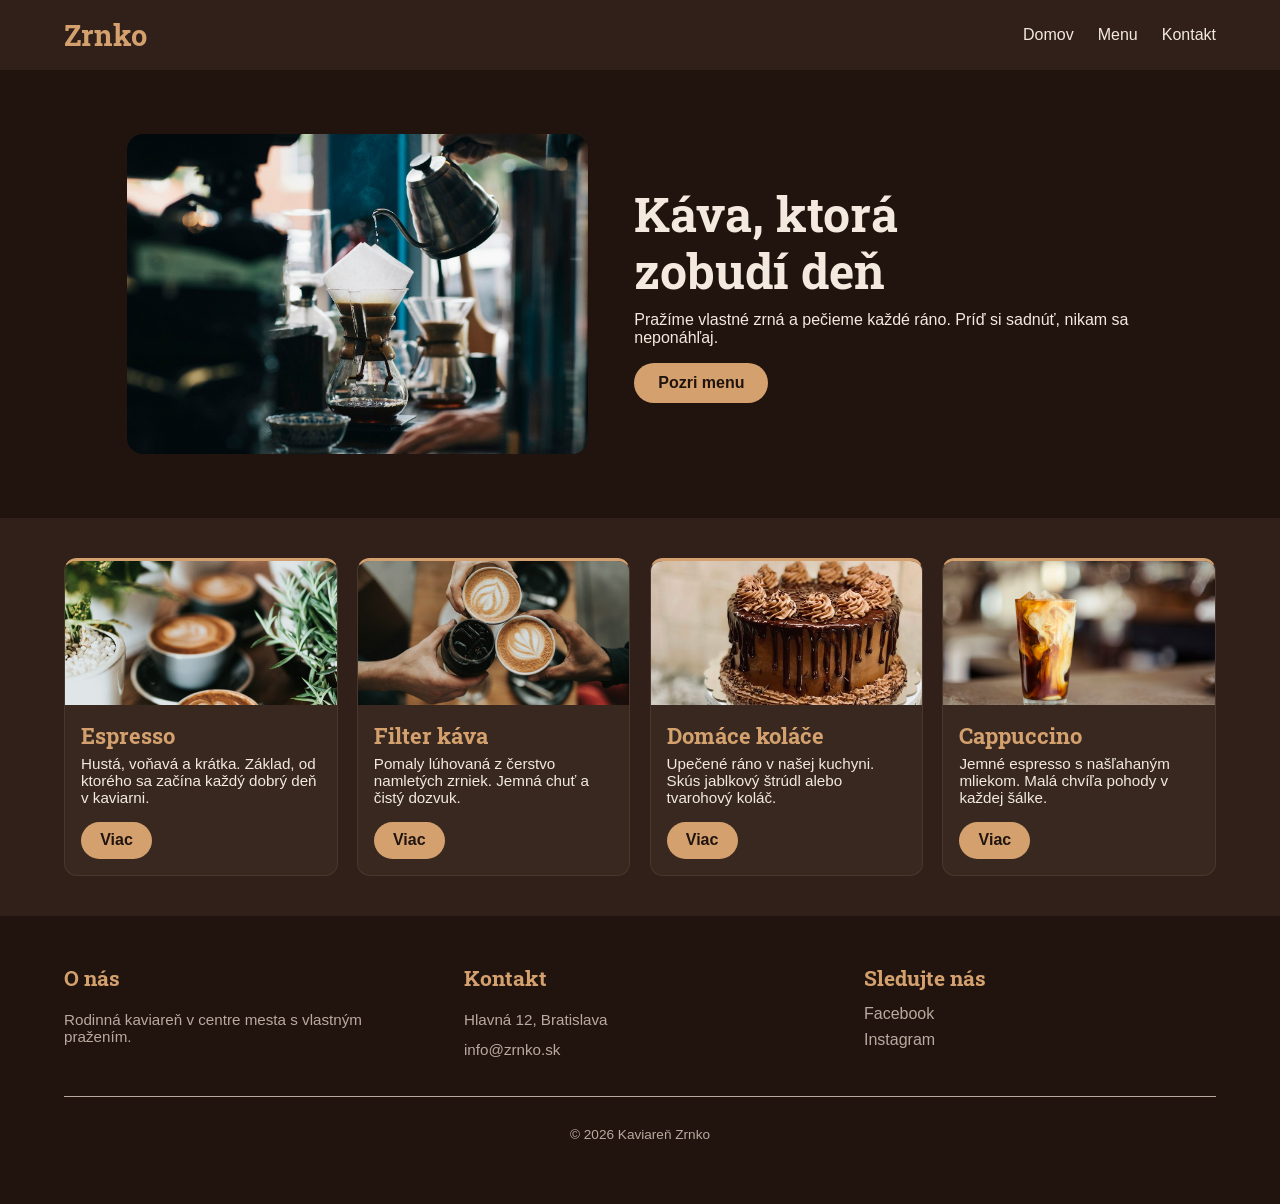
==== commit bd787cbd: "zmena zobrazenia h1 na tablete a mobile" ====
--- a/index.html
+++ b/index.html
@@ -32,7 +32,7 @@
             <img src="coffe/starter/assets/images/kava-uvod.jpg" alt="Príprava kávy" class="hero__image">
 
             <div class="hero__content">
-                <h1 class="hero__title">Káva, ktorá <br> zobudí deň</h1>
+                <h1 class="hero__title">Káva, ktorá <span class="desktop-break"><br></span> zobudí deň</h1>
                 <p class="hero__text">
                     Pražíme vlastné zrná a pečieme každé ráno.
                     Príď si sadnúť, nikam sa neponáhľaj.
--- a/coffe/starter/assets/css/style.css
+++ b/coffe/starter/assets/css/style.css
@@ -63,25 +63,34 @@
     text-align: center;
     color: var(--biela);
 }
+
 .hero__image {
     width: 100%;
     height: 12rem;
     object-fit: cover;
     border-radius: 1rem;
 }
+
 .hero__content {
     max-width: 40rem;
 }
+
 .hero__title {
     font-family: var(--font-nadpis);
     font-size: 2rem;
     line-height: 1.2;
     margin: 0 0 0.7rem;
 }
+
+.desktop-break {
+    display: none;
+}
+
 .hero__text {
     margin: 0 0 1rem;
     
 }
+
 .hero__button {
     display: inline-block;
     background-color: var(--zlata);
@@ -91,6 +100,7 @@
     border-radius: 2rem;
     text-decoration: none;
 }
+
 .hero__button:hover {
     background-color: var(--biela);
 }
@@ -103,6 +113,7 @@
     grid-template-columns: 1fr;
     gap: 1rem;
 }
+
 .menu__card {
     background-color: var(--svetlohneda);
     border: 1px solid #49362c;
@@ -112,11 +123,13 @@
     display: flex;
     flex-direction: column;
 }
+
 .menu__image {
     width: 100%;
     height: 8.5rem;
     object-fit: cover;
 }
+
 .menu__content {
     padding: 1rem;
     display: flex;
@@ -124,17 +137,20 @@
     align-items: flex-start;
     flex-grow: 1;
 }
+
 .menu__title {
     color: var(--zlata);
     font-family: var(--font-nadpis);
     font-size: 1.4rem;
     margin: 0 0 0.3rem;
 }
+
 .menu__text {
     color: var(--biela);
     margin: 0 0 1rem;
     font-size: 0.95rem;
 }
+
 .menu__button {
     display: inline-block;
     background-color: var(--zlata);
@@ -145,6 +161,7 @@
     text-decoration: none;
     margin-top: auto;
 }
+
 .menu__button:hover {
     background-color: var(--biela);
 }
@@ -155,21 +172,25 @@
     color: var(--seda);
     padding: 2rem 1.2rem;
 }
+
 .footer__content {
     display: grid;
     grid-template-columns: 1fr;
     gap: 2rem;
 }
+
 .footer__section {
     display: flex;
     flex-direction: column;
 }
+
 .footer__title {
     color: var(--zlata);
     font-family: var(--font-nadpis);
     font-size: 1.3rem;
     margin: 0 0 0.8rem;
 }
+
 .footer__text {
     color: var(--seda);
     font-size: 0.95rem;
@@ -199,6 +220,12 @@
     font-size: 0.85rem;
 }
 
+body {
+    margin: 0;
+    background-color: var(--tmava);
+    font-family: var(--font-text);
+}
+
 @media (min-width: 600px) {
 
     header {
@@ -275,6 +302,10 @@
         font-size: 3rem;
     }
 
+    .desktop-break {
+    display: inline;
+}
+
     .menu {
         grid-template-columns: repeat(4, 1fr);
         gap: 1.2rem;
